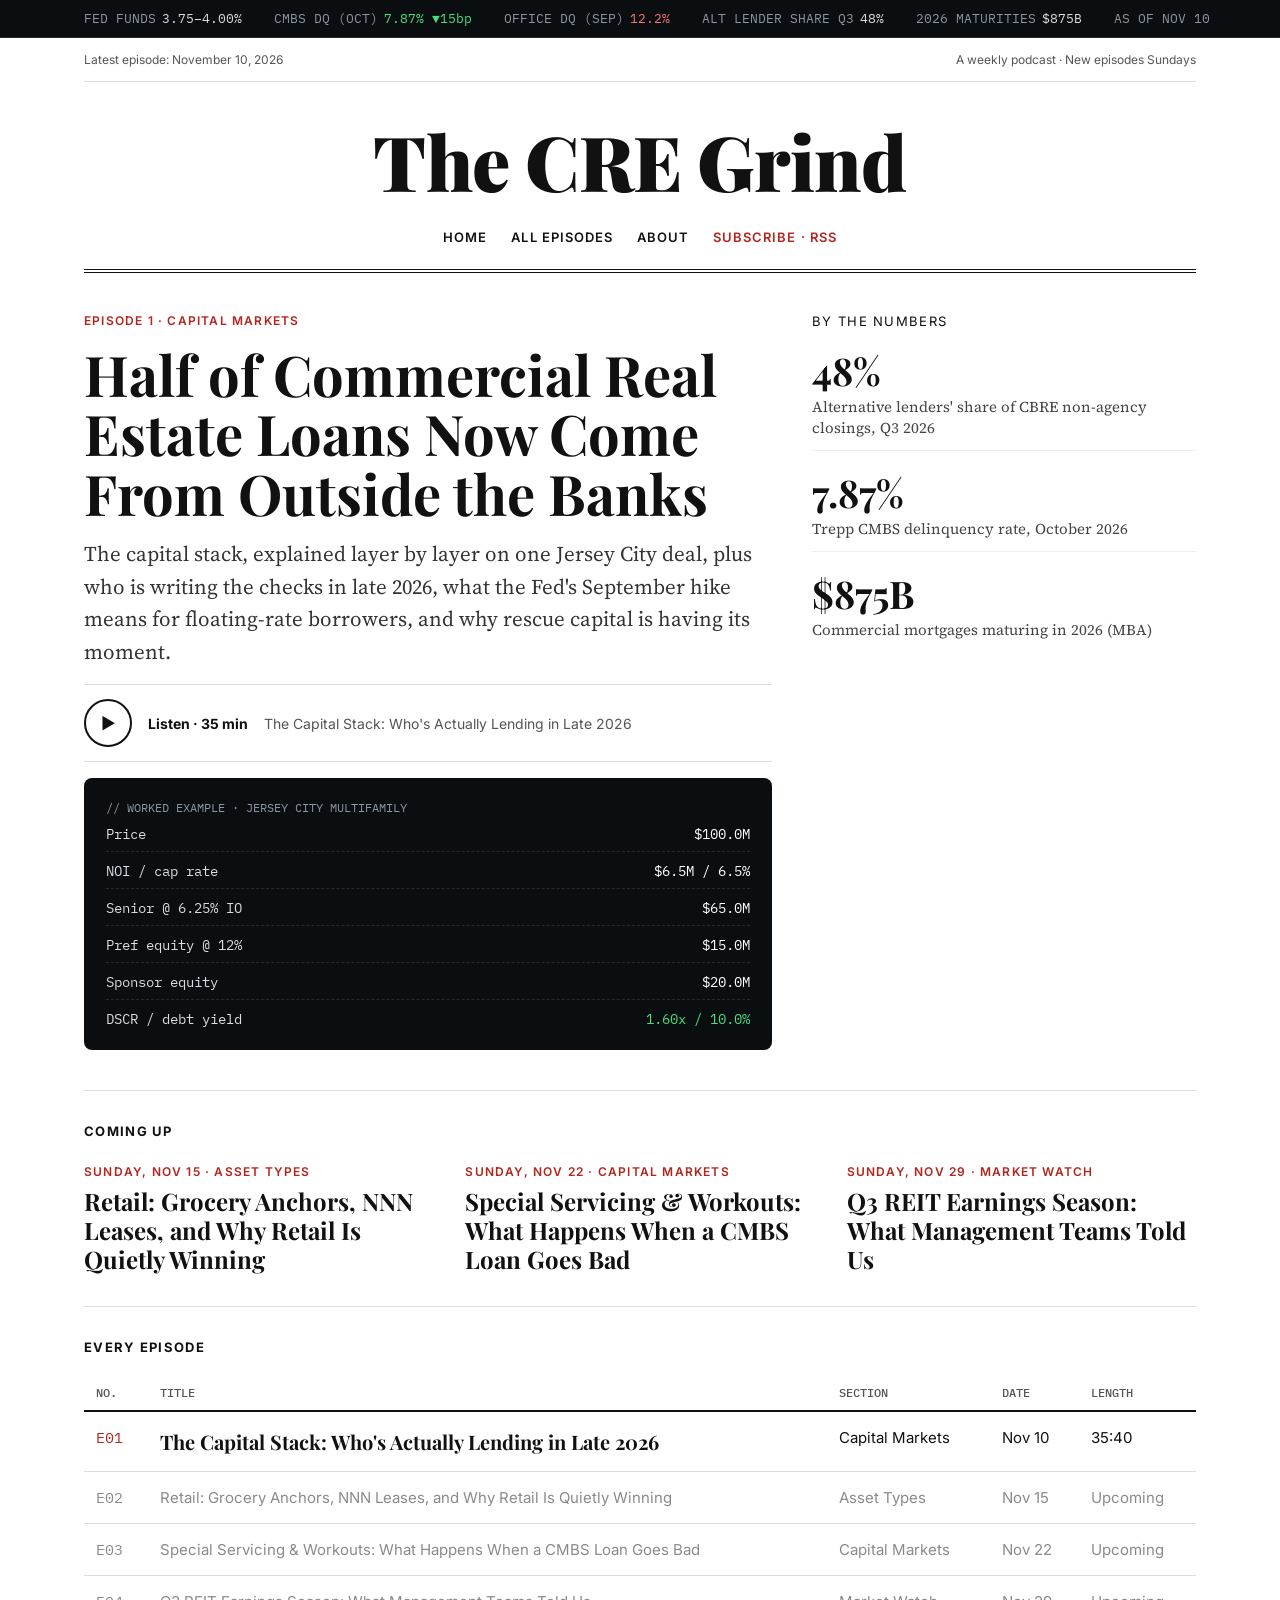
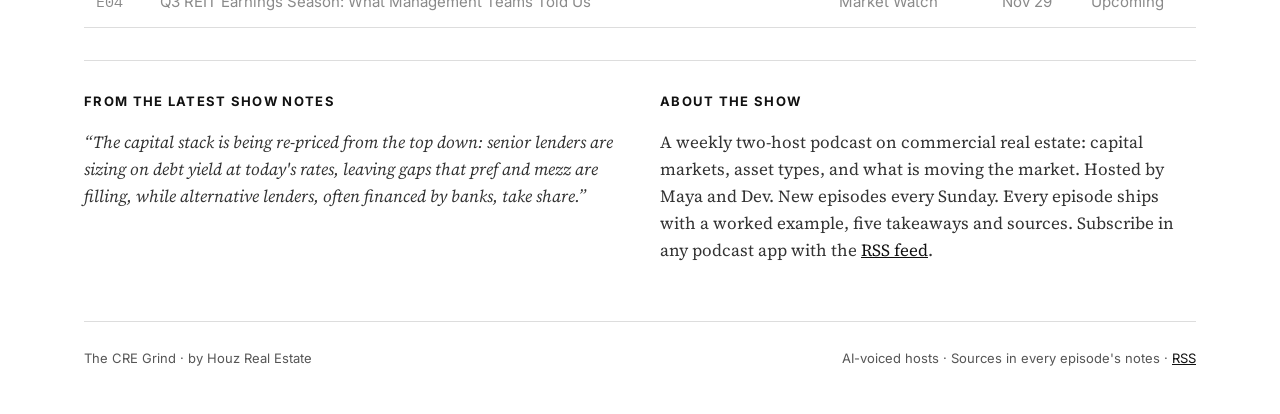
==== docs/index.html @ c0dbd9f8 "Launch The CRE Grind site with Episode 1 Co-Authored-By: Claude Opus 5.5 <noreply@anthropic.com> Cla" ====
<!doctype html>
<html lang="en">
<head>
<meta charset="utf-8">
<meta name="viewport" content="width=device-width, initial-scale=1">
<title>The CRE Grind — One commercial real estate topic per episode, deep enough to talk about in an interview.</title>
<meta name="description" content="A weekly two-host podcast on commercial real estate: capital markets, asset types, and what is moving the market. Hosted by Maya and Dev. New episodes every Sunday.">
<link rel="alternate" type="application/rss+xml" title="The CRE Grind" href="feed.xml">
<link rel="icon" href="assets/cover.png">
<link rel="preconnect" href="https://fonts.googleapis.com"><link rel="stylesheet" href="https://fonts.googleapis.com/css2?family=Playfair+Display:wght@700;900&amp;family=Source+Serif+4:ital,wght@0,400;0,600;1,400&amp;family=Inter:wght@500;600&amp;family=IBM+Plex+Mono:wght@400;500&amp;display=swap">
<link rel="stylesheet" href="assets/style.css">
</head>
<body>
<div class="ticker" aria-label="Market snapshot"><div class="ticker-row"><span><span class="lbl">FED FUNDS</span><span class="neutral">3.75–4.00%</span></span><span><span class="lbl">CMBS DQ (OCT)</span><span class="good">7.87% ▼15bp</span></span><span><span class="lbl">OFFICE DQ (SEP)</span><span class="bad">12.2%</span></span><span><span class="lbl">ALT LENDER SHARE Q3</span><span class="neutral">48%</span></span><span><span class="lbl">2026 MATURITIES</span><span class="neutral">$875B</span></span><span class="asof">AS OF NOV 10</span></div></div>
<div class="wrap">
<div class="dateline"><span>Latest episode: November 10, 2026</span><span>A weekly podcast · New episodes Sundays</span></div>
<header class="masthead">
<a class="name" href="index.html">The CRE Grind</a>
<nav class="nav" aria-label="Main"><a href="index.html">Home</a><a href="episodes/index.html">All episodes</a><a href="index.html#about">About</a><a class="sub" href="feed.xml">Subscribe · RSS</a></nav>
</header>
<section class="lead">
<article>
<div class="kicker">Episode 1 · Capital Markets</div>
<h1 class="headline"><a href="episodes/e01-capital-stack/index.html" style="text-decoration:none">Half of Commercial Real Estate Loans Now Come From Outside the Banks</a></h1>
<p class="dek">The capital stack, explained layer by layer on one Jersey City deal, plus who is writing the checks in late 2026, what the Fed&#x27;s September hike means for floating-rate borrowers, and why rescue capital is having its moment.</p>
<div class="listen"><a class="btn-round" href="episodes/e01-capital-stack/index.html" aria-label="Listen to episode 1">▶</a><strong>Listen · 35 min</strong><span class="meta">The Capital Stack: Who&#x27;s Actually Lending in Late 2026</span></div>
<div class="panel"><div class="ptitle">// Worked example · Jersey City multifamily</div><div class="prow"><span>Price</span><span>$100.0M</span></div><div class="prow"><span>NOI / cap rate</span><span>$6.5M / 6.5%</span></div><div class="prow"><span>Senior @ 6.25% IO</span><span>$65.0M</span></div><div class="prow"><span>Pref equity @ 12%</span><span>$15.0M</span></div><div class="prow"><span>Sponsor equity</span><span>$20.0M</span></div><div class="prow"><span>DSCR / debt yield</span><span>1.60x / 10.0%</span></div></div>
</article>
<aside><div class="section-label" style="margin:0">By the numbers</div><div class="stat"><div class="big">48%</div><div class="cap">Alternative lenders&#x27; share of CBRE non-agency closings, Q3 2026</div></div><div class="stat"><div class="big">7.87%</div><div class="cap">Trepp CMBS delinquency rate, October 2026</div></div><div class="stat"><div class="big">$875B</div><div class="cap">Commercial mortgages maturing in 2026 (MBA)</div></div></aside>
</section>
<section class="upcoming"><h2 class="section-label">Coming up</h2><div class="cols"><div><span class="kicker">Sunday, Nov 15 · Asset Types</span><h3>Retail: Grocery Anchors, NNN Leases, and Why Retail Is Quietly Winning</h3></div><div><span class="kicker">Sunday, Nov 22 · Capital Markets</span><h3>Special Servicing &amp; Workouts: What Happens When a CMBS Loan Goes Bad</h3></div><div><span class="kicker">Sunday, Nov 29 · Market Watch</span><h3>Q3 REIT Earnings Season: What Management Teams Told Us</h3></div></div></section>
<section class="archive"><h2 class="section-label">Every episode</h2><div class="table-scroll"><table class="ep-table"><thead><tr><th>NO.</th><th>TITLE</th><th>SECTION</th><th>DATE</th><th>LENGTH</th></tr></thead><tbody><tr><td class="num">E01</td><td><a href="episodes/e01-capital-stack/index.html">The Capital Stack: Who&#x27;s Actually Lending in Late 2026</a></td><td>Capital Markets</td><td>Nov 10</td><td>35:40</td></tr><tr class="soon"><td class="num">E02</td><td>Retail: Grocery Anchors, NNN Leases, and Why Retail Is Quietly Winning</td><td>Asset Types</td><td>Nov 15</td><td>Upcoming</td></tr><tr class="soon"><td class="num">E03</td><td>Special Servicing &amp; Workouts: What Happens When a CMBS Loan Goes Bad</td><td>Capital Markets</td><td>Nov 22</td><td>Upcoming</td></tr><tr class="soon"><td class="num">E04</td><td>Q3 REIT Earnings Season: What Management Teams Told Us</td><td>Market Watch</td><td>Nov 29</td><td>Upcoming</td></tr></tbody></table></div></section>
<section class="about" id="about">
<div><h2 class="section-label">From the latest show notes</h2><p class="quote">“The capital stack is being re-priced from the top down: senior lenders are sizing on debt yield at today&#x27;s rates, leaving gaps that pref and mezz are filling, while alternative lenders, often financed by banks, take share.”</p></div>
<div><h2 class="section-label">About the show</h2><p>A weekly two-host podcast on commercial real estate: capital markets, asset types, and what is moving the market. Hosted by Maya and Dev. New episodes every Sunday. Every episode ships with a worked example, five takeaways and sources. Subscribe in any podcast app with the <a href="feed.xml">RSS feed</a>.</p></div>
</section>
<footer><span>The CRE Grind · by Houz Real Estate</span><span>AI-voiced hosts · Sources in every episode's notes · <a href="feed.xml">RSS</a></span></footer>
</div>
</body>
</html>
---- docs/assets/style.css ----
/* The CRE Grind — Broadsheet layout + Terminal data accents */
:root{
  --ink:#111111; --muted:#555555; --rule:#dddddd; --paper:#ffffff; --accent:#b3261e;
  --term-bg:#0b0e11; --term-panel:#11161c; --term-line:#222a33; --term-text:#d7dde4;
  --term-dim:#8a96a3; --amber:#ffb000; --up:#4ade80; --down:#f87171;
  --serif-display:'Playfair Display',Georgia,serif; --serif:'Source Serif 4',Georgia,serif;
  --sans:'Inter',system-ui,sans-serif; --mono:'IBM Plex Mono',ui-monospace,monospace;
}
*{box-sizing:border-box}
body{margin:0;background:var(--paper);color:var(--ink);font-family:var(--serif);-webkit-font-smoothing:antialiased}
a{color:var(--ink)} a:hover{color:var(--accent)}
.wrap{max-width:1160px;margin:0 auto;padding:0 24px}

/* Terminal ticker */
.ticker{background:var(--term-bg);border-bottom:1px solid var(--term-line);overflow-x:auto}
.ticker-row{display:flex;gap:32px;padding:10px 24px;font-family:var(--mono);font-size:13px;color:var(--term-text);white-space:nowrap;max-width:1160px;margin:0 auto}
.ticker .lbl{color:var(--term-dim);margin-right:6px}
.ticker .good{color:var(--up)} .ticker .bad{color:var(--down)}
.ticker .asof{color:var(--term-dim)}

/* Masthead */
.dateline{display:flex;flex-wrap:wrap;justify-content:space-between;gap:12px;padding:14px 0;font-family:var(--sans);font-size:12px;color:var(--muted);border-bottom:1px solid var(--rule)}
.masthead{text-align:center;padding:28px 0 18px;border-bottom:4px double var(--ink)}
.masthead .name{font-family:var(--serif-display);font-weight:900;font-size:clamp(44px,8vw,76px);text-decoration:none;letter-spacing:-.01em}
.masthead.small{padding:18px 0 12px}
.masthead.small .name{font-size:clamp(32px,5vw,44px)}
.nav{display:flex;flex-wrap:wrap;justify-content:center;gap:24px;margin-top:12px;font-family:var(--sans);font-size:13px;font-weight:600;text-transform:uppercase;letter-spacing:.08em}
.nav a{text-decoration:none;padding:6px 0}
.nav .sub{color:var(--accent)}

/* Kicker / headings */
.kicker{font-family:var(--sans);font-size:12px;font-weight:600;color:var(--accent);text-transform:uppercase;letter-spacing:.1em}
.section-label{margin:0 0 20px;font-family:var(--sans);font-size:13px;text-transform:uppercase;letter-spacing:.1em}
h1.headline{margin:0;font-family:var(--serif-display);font-size:clamp(34px,5vw,56px);line-height:1.06;font-weight:700}
.dek{margin:0;font-size:21px;line-height:1.55;color:#333}

/* Lead story */
.lead{display:flex;flex-wrap:wrap;gap:40px;padding:40px 0;border-bottom:1px solid var(--rule)}
.lead article{flex:2 1 520px;display:flex;flex-direction:column;gap:16px;min-width:0}
.lead aside{flex:1 1 300px;display:flex;flex-direction:column;gap:16px;min-width:0}
.listen{display:flex;flex-wrap:wrap;align-items:center;gap:16px;padding:14px 0;border-top:1px solid var(--rule);border-bottom:1px solid var(--rule);font-family:var(--sans)}
.btn-round{width:48px;height:48px;border-radius:50%;border:2px solid var(--ink);background:#fff;display:inline-flex;align-items:center;justify-content:center;text-decoration:none;font-size:16px}
.btn-round:hover{background:var(--ink);color:#fff}
.listen .meta{font-size:14px;color:var(--muted)}
.listen strong{font-size:14px}

/* Terminal data panel */
.panel{background:var(--term-bg);color:var(--term-text);border-radius:8px;padding:22px;font-family:var(--mono);font-size:14px;display:flex;flex-direction:column;gap:10px}
.panel .ptitle{color:var(--term-dim);font-size:12px;text-transform:uppercase}
.panel .prow{display:flex;justify-content:space-between;gap:12px;border-bottom:1px dashed var(--term-line);padding-bottom:8px}
.panel .prow:last-child{border-bottom:none;padding-bottom:0}
.panel .prow span:last-child{color:#fff}
.panel .prow:last-child span:last-child{color:var(--up)}

/* By the numbers */
.stat{border-bottom:1px solid #eee;padding-bottom:12px}
.stat:last-child{border-bottom:none}
.stat .big{font-family:var(--serif-display);font-size:38px;font-weight:700}
.stat .cap{font-size:15px;color:#444;line-height:1.4}

/* Coming up */
.upcoming{padding:32px 0;border-bottom:1px solid var(--rule)}
.cols{display:grid;grid-template-columns:repeat(auto-fit,minmax(250px,1fr));gap:32px}
.cols h3{margin:6px 0 0;font-family:var(--serif-display);font-size:24px;line-height:1.2}

/* Archive table */
.archive{padding:32px 0;border-bottom:1px solid var(--rule)}
.table-scroll{overflow-x:auto}
.ep-table{width:100%;min-width:620px;border-collapse:collapse;font-family:var(--sans);font-size:15px}
.ep-table th{text-align:left;font-family:var(--mono);font-size:12px;font-weight:500;color:var(--muted);padding:10px 12px;border-bottom:2px solid var(--ink)}
.ep-table td{padding:16px 12px;border-bottom:1px solid var(--rule);vertical-align:top}
.ep-table td.num{font-family:var(--mono);color:var(--accent);width:64px}
.ep-table td a{font-family:var(--serif-display);font-size:20px;font-weight:700;text-decoration:none}
.ep-table .soon td{color:#8a8a8a}

/* About */
.about{display:grid;grid-template-columns:repeat(auto-fit,minmax(280px,1fr));gap:40px;padding:32px 0 56px}
.about p{margin:0;font-size:17px;line-height:1.6;color:#333}
.quote{font-size:19px;line-height:1.6;font-style:italic}

/* Episode page */
.ep-head{padding:36px 0 24px;display:flex;flex-direction:column;gap:14px;max-width:820px}
.player{background:var(--term-bg);color:var(--term-text);border-radius:10px;padding:18px 20px;display:flex;flex-direction:column;gap:12px;font-family:var(--mono);font-size:13px}
.player audio{width:100%}
.player .controls{display:flex;flex-wrap:wrap;gap:8px;align-items:center}
.player button{font-family:var(--mono);font-size:13px;min-height:40px;padding:0 14px;border-radius:6px;border:1px solid var(--term-line);background:var(--term-panel);color:var(--term-text);cursor:pointer}
.player button[aria-pressed="true"]{background:var(--amber);color:#0b0e11;border-color:var(--amber)}
.player .dl{color:var(--amber);margin-left:auto}
.ep-body{display:flex;flex-wrap:wrap;gap:48px;padding:32px 0 56px;border-top:1px solid var(--rule);margin-top:28px}
.ep-body .notes{flex:999 1 560px;min-width:0;font-size:18px;line-height:1.7}
.ep-body .side{flex:1 1 300px;display:flex;flex-direction:column;gap:24px}
.notes h2{font-family:var(--serif-display);font-size:30px;margin:8px 0 12px}
.notes h2:not(:first-child){margin-top:40px}
.notes li{margin-bottom:10px}
.notes a{color:var(--accent)}
.pager{display:flex;justify-content:space-between;gap:16px;flex-wrap:wrap;padding:24px 0 48px;border-top:1px solid var(--rule);font-family:var(--sans);font-size:14px}

footer{border-top:1px solid var(--rule);padding:28px 0 48px;font-family:var(--sans);font-size:13px;color:var(--muted);display:flex;flex-wrap:wrap;justify-content:space-between;gap:12px}
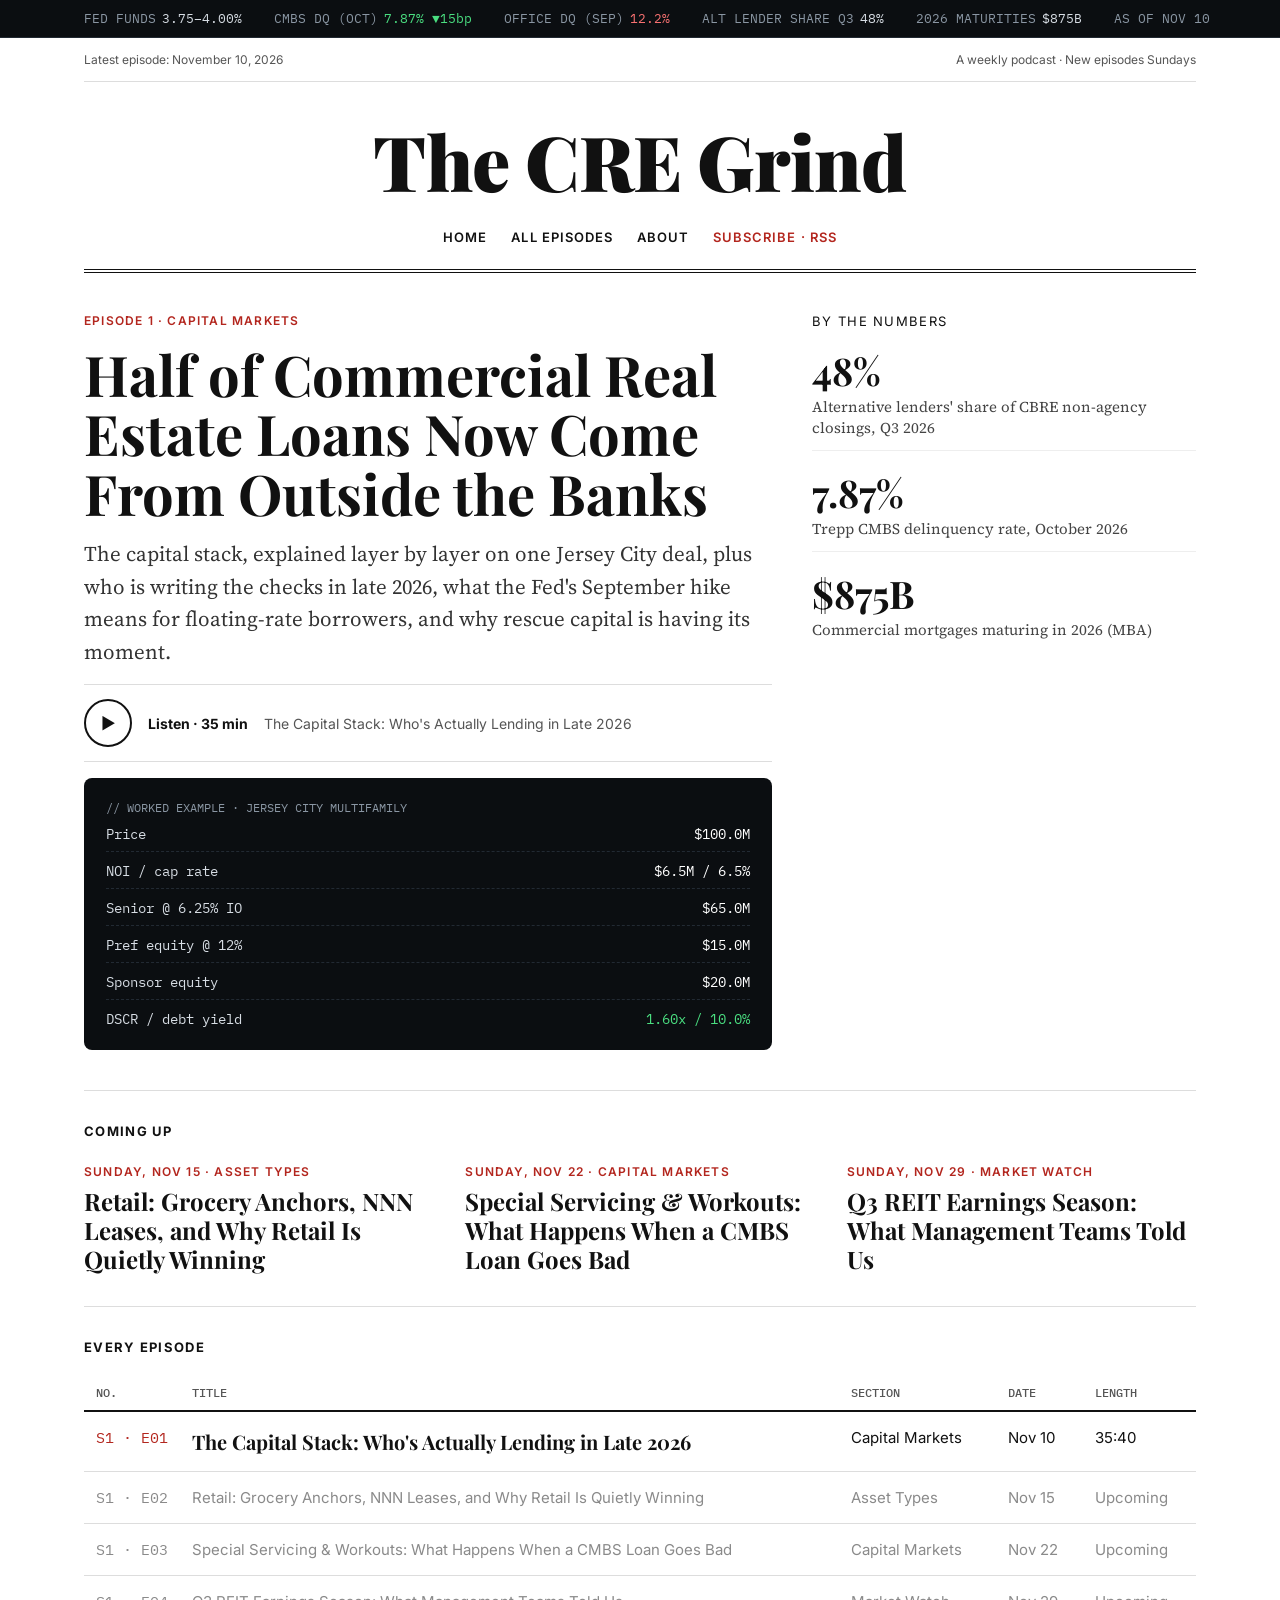
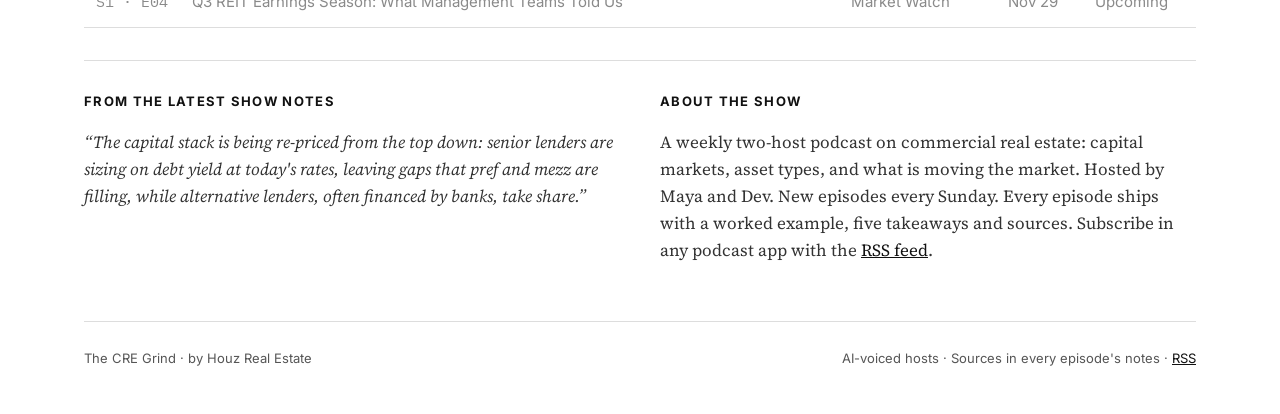
==== commit 6596505b: "Organize episodes into seasons with per-season audio location Co-Authored-By: Claude Opus 5.5 <norep" ====
--- a/docs/index.html
+++ b/docs/index.html
@@ -29,7 +29,7 @@
 <aside><div class="section-label" style="margin:0">By the numbers</div><div class="stat"><div class="big">48%</div><div class="cap">Alternative lenders&#x27; share of CBRE non-agency closings, Q3 2026</div></div><div class="stat"><div class="big">7.87%</div><div class="cap">Trepp CMBS delinquency rate, October 2026</div></div><div class="stat"><div class="big">$875B</div><div class="cap">Commercial mortgages maturing in 2026 (MBA)</div></div></aside>
 </section>
 <section class="upcoming"><h2 class="section-label">Coming up</h2><div class="cols"><div><span class="kicker">Sunday, Nov 15 · Asset Types</span><h3>Retail: Grocery Anchors, NNN Leases, and Why Retail Is Quietly Winning</h3></div><div><span class="kicker">Sunday, Nov 22 · Capital Markets</span><h3>Special Servicing &amp; Workouts: What Happens When a CMBS Loan Goes Bad</h3></div><div><span class="kicker">Sunday, Nov 29 · Market Watch</span><h3>Q3 REIT Earnings Season: What Management Teams Told Us</h3></div></div></section>
-<section class="archive"><h2 class="section-label">Every episode</h2><div class="table-scroll"><table class="ep-table"><thead><tr><th>NO.</th><th>TITLE</th><th>SECTION</th><th>DATE</th><th>LENGTH</th></tr></thead><tbody><tr><td class="num">E01</td><td><a href="episodes/e01-capital-stack/index.html">The Capital Stack: Who&#x27;s Actually Lending in Late 2026</a></td><td>Capital Markets</td><td>Nov 10</td><td>35:40</td></tr><tr class="soon"><td class="num">E02</td><td>Retail: Grocery Anchors, NNN Leases, and Why Retail Is Quietly Winning</td><td>Asset Types</td><td>Nov 15</td><td>Upcoming</td></tr><tr class="soon"><td class="num">E03</td><td>Special Servicing &amp; Workouts: What Happens When a CMBS Loan Goes Bad</td><td>Capital Markets</td><td>Nov 22</td><td>Upcoming</td></tr><tr class="soon"><td class="num">E04</td><td>Q3 REIT Earnings Season: What Management Teams Told Us</td><td>Market Watch</td><td>Nov 29</td><td>Upcoming</td></tr></tbody></table></div></section>
+<section class="archive"><h2 class="section-label">Every episode</h2><div class="table-scroll"><table class="ep-table"><thead><tr><th>NO.</th><th>TITLE</th><th>SECTION</th><th>DATE</th><th>LENGTH</th></tr></thead><tbody><tr><td class="num">S1 · E01</td><td><a href="episodes/e01-capital-stack/index.html">The Capital Stack: Who&#x27;s Actually Lending in Late 2026</a></td><td>Capital Markets</td><td>Nov 10</td><td>35:40</td></tr><tr class="soon"><td class="num">S1 · E02</td><td>Retail: Grocery Anchors, NNN Leases, and Why Retail Is Quietly Winning</td><td>Asset Types</td><td>Nov 15</td><td>Upcoming</td></tr><tr class="soon"><td class="num">S1 · E03</td><td>Special Servicing &amp; Workouts: What Happens When a CMBS Loan Goes Bad</td><td>Capital Markets</td><td>Nov 22</td><td>Upcoming</td></tr><tr class="soon"><td class="num">S1 · E04</td><td>Q3 REIT Earnings Season: What Management Teams Told Us</td><td>Market Watch</td><td>Nov 29</td><td>Upcoming</td></tr></tbody></table></div></section>
 <section class="about" id="about">
 <div><h2 class="section-label">From the latest show notes</h2><p class="quote">“The capital stack is being re-priced from the top down: senior lenders are sizing on debt yield at today&#x27;s rates, leaving gaps that pref and mezz are filling, while alternative lenders, often financed by banks, take share.”</p></div>
 <div><h2 class="section-label">About the show</h2><p>A weekly two-host podcast on commercial real estate: capital markets, asset types, and what is moving the market. Hosted by Maya and Dev. New episodes every Sunday. Every episode ships with a worked example, five takeaways and sources. Subscribe in any podcast app with the <a href="feed.xml">RSS feed</a>.</p></div>
--- a/docs/assets/style.css
+++ b/docs/assets/style.css
@@ -69,7 +69,7 @@
 .ep-table{width:100%;min-width:620px;border-collapse:collapse;font-family:var(--sans);font-size:15px}
 .ep-table th{text-align:left;font-family:var(--mono);font-size:12px;font-weight:500;color:var(--muted);padding:10px 12px;border-bottom:2px solid var(--ink)}
 .ep-table td{padding:16px 12px;border-bottom:1px solid var(--rule);vertical-align:top}
-.ep-table td.num{font-family:var(--mono);color:var(--accent);width:64px}
+.ep-table td.num{font-family:var(--mono);color:var(--accent);width:96px;white-space:nowrap}
 .ep-table td a{font-family:var(--serif-display);font-size:20px;font-weight:700;text-decoration:none}
 .ep-table .soon td{color:#8a8a8a}
 
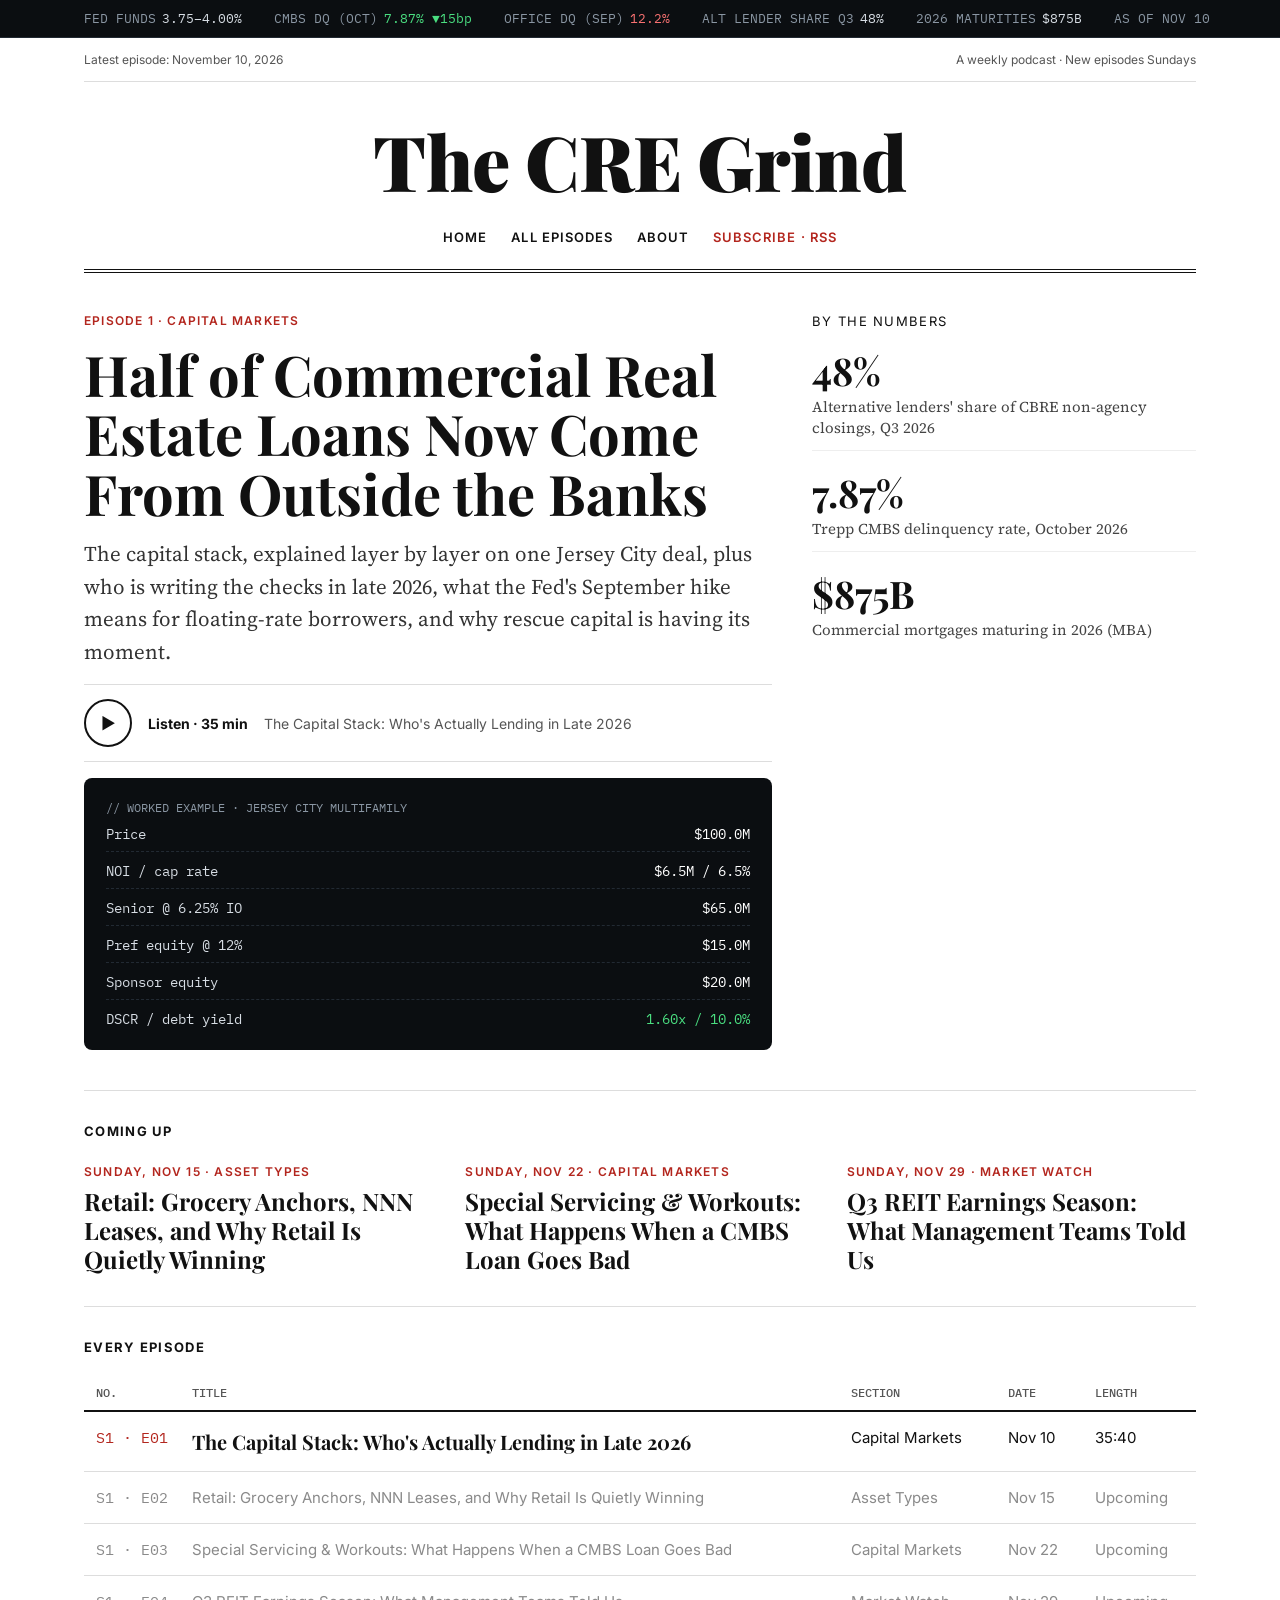
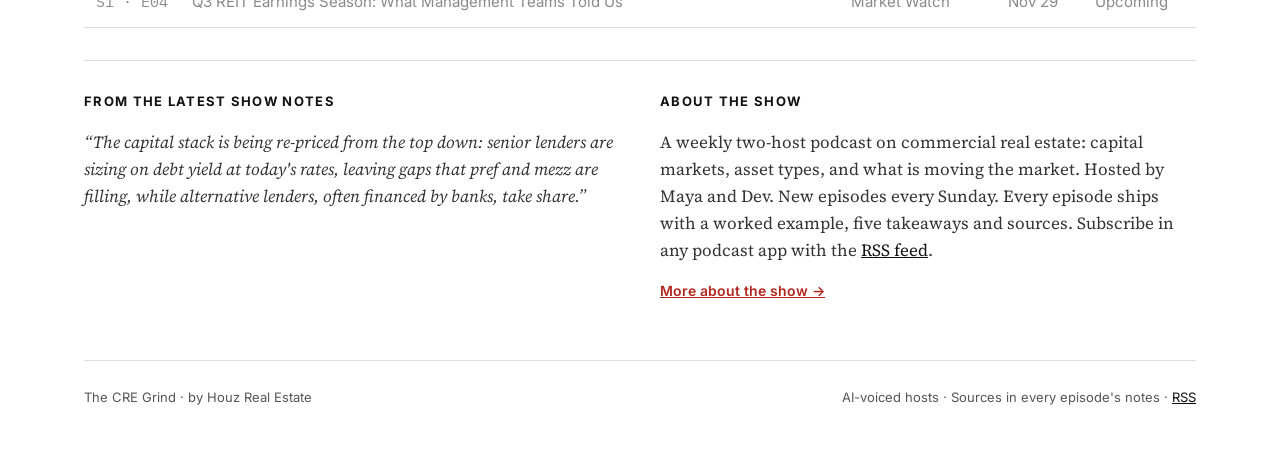
==== commit 87fb2e9c: "Add About page with show overview and Season 1 lineup Co-Authored-By: Claude Opus 5.5 <noreply@anthr" ====
--- a/docs/index.html
+++ b/docs/index.html
@@ -16,7 +16,7 @@
 <div class="dateline"><span>Latest episode: November 10, 2026</span><span>A weekly podcast · New episodes Sundays</span></div>
 <header class="masthead">
 <a class="name" href="index.html">The CRE Grind</a>
-<nav class="nav" aria-label="Main"><a href="index.html">Home</a><a href="episodes/index.html">All episodes</a><a href="index.html#about">About</a><a class="sub" href="feed.xml">Subscribe · RSS</a></nav>
+<nav class="nav" aria-label="Main"><a href="index.html">Home</a><a href="episodes/index.html">All episodes</a><a href="about/index.html">About</a><a class="sub" href="feed.xml">Subscribe · RSS</a></nav>
 </header>
 <section class="lead">
 <article>
@@ -32,7 +32,7 @@
 <section class="archive"><h2 class="section-label">Every episode</h2><div class="table-scroll"><table class="ep-table"><thead><tr><th>NO.</th><th>TITLE</th><th>SECTION</th><th>DATE</th><th>LENGTH</th></tr></thead><tbody><tr><td class="num">S1 · E01</td><td><a href="episodes/e01-capital-stack/index.html">The Capital Stack: Who&#x27;s Actually Lending in Late 2026</a></td><td>Capital Markets</td><td>Nov 10</td><td>35:40</td></tr><tr class="soon"><td class="num">S1 · E02</td><td>Retail: Grocery Anchors, NNN Leases, and Why Retail Is Quietly Winning</td><td>Asset Types</td><td>Nov 15</td><td>Upcoming</td></tr><tr class="soon"><td class="num">S1 · E03</td><td>Special Servicing &amp; Workouts: What Happens When a CMBS Loan Goes Bad</td><td>Capital Markets</td><td>Nov 22</td><td>Upcoming</td></tr><tr class="soon"><td class="num">S1 · E04</td><td>Q3 REIT Earnings Season: What Management Teams Told Us</td><td>Market Watch</td><td>Nov 29</td><td>Upcoming</td></tr></tbody></table></div></section>
 <section class="about" id="about">
 <div><h2 class="section-label">From the latest show notes</h2><p class="quote">“The capital stack is being re-priced from the top down: senior lenders are sizing on debt yield at today&#x27;s rates, leaving gaps that pref and mezz are filling, while alternative lenders, often financed by banks, take share.”</p></div>
-<div><h2 class="section-label">About the show</h2><p>A weekly two-host podcast on commercial real estate: capital markets, asset types, and what is moving the market. Hosted by Maya and Dev. New episodes every Sunday. Every episode ships with a worked example, five takeaways and sources. Subscribe in any podcast app with the <a href="feed.xml">RSS feed</a>.</p></div>
+<div><h2 class="section-label">About the show</h2><p>A weekly two-host podcast on commercial real estate: capital markets, asset types, and what is moving the market. Hosted by Maya and Dev. New episodes every Sunday. Every episode ships with a worked example, five takeaways and sources. Subscribe in any podcast app with the <a href="feed.xml">RSS feed</a>.</p><p style="margin-top:12px"><a href="about/index.html" style="font-family:var(--sans);font-size:14px;font-weight:600;color:var(--accent)">More about the show →</a></p></div>
 </section>
 <footer><span>The CRE Grind · by Houz Real Estate</span><span>AI-voiced hosts · Sources in every episode's notes · <a href="feed.xml">RSS</a></span></footer>
 </div>
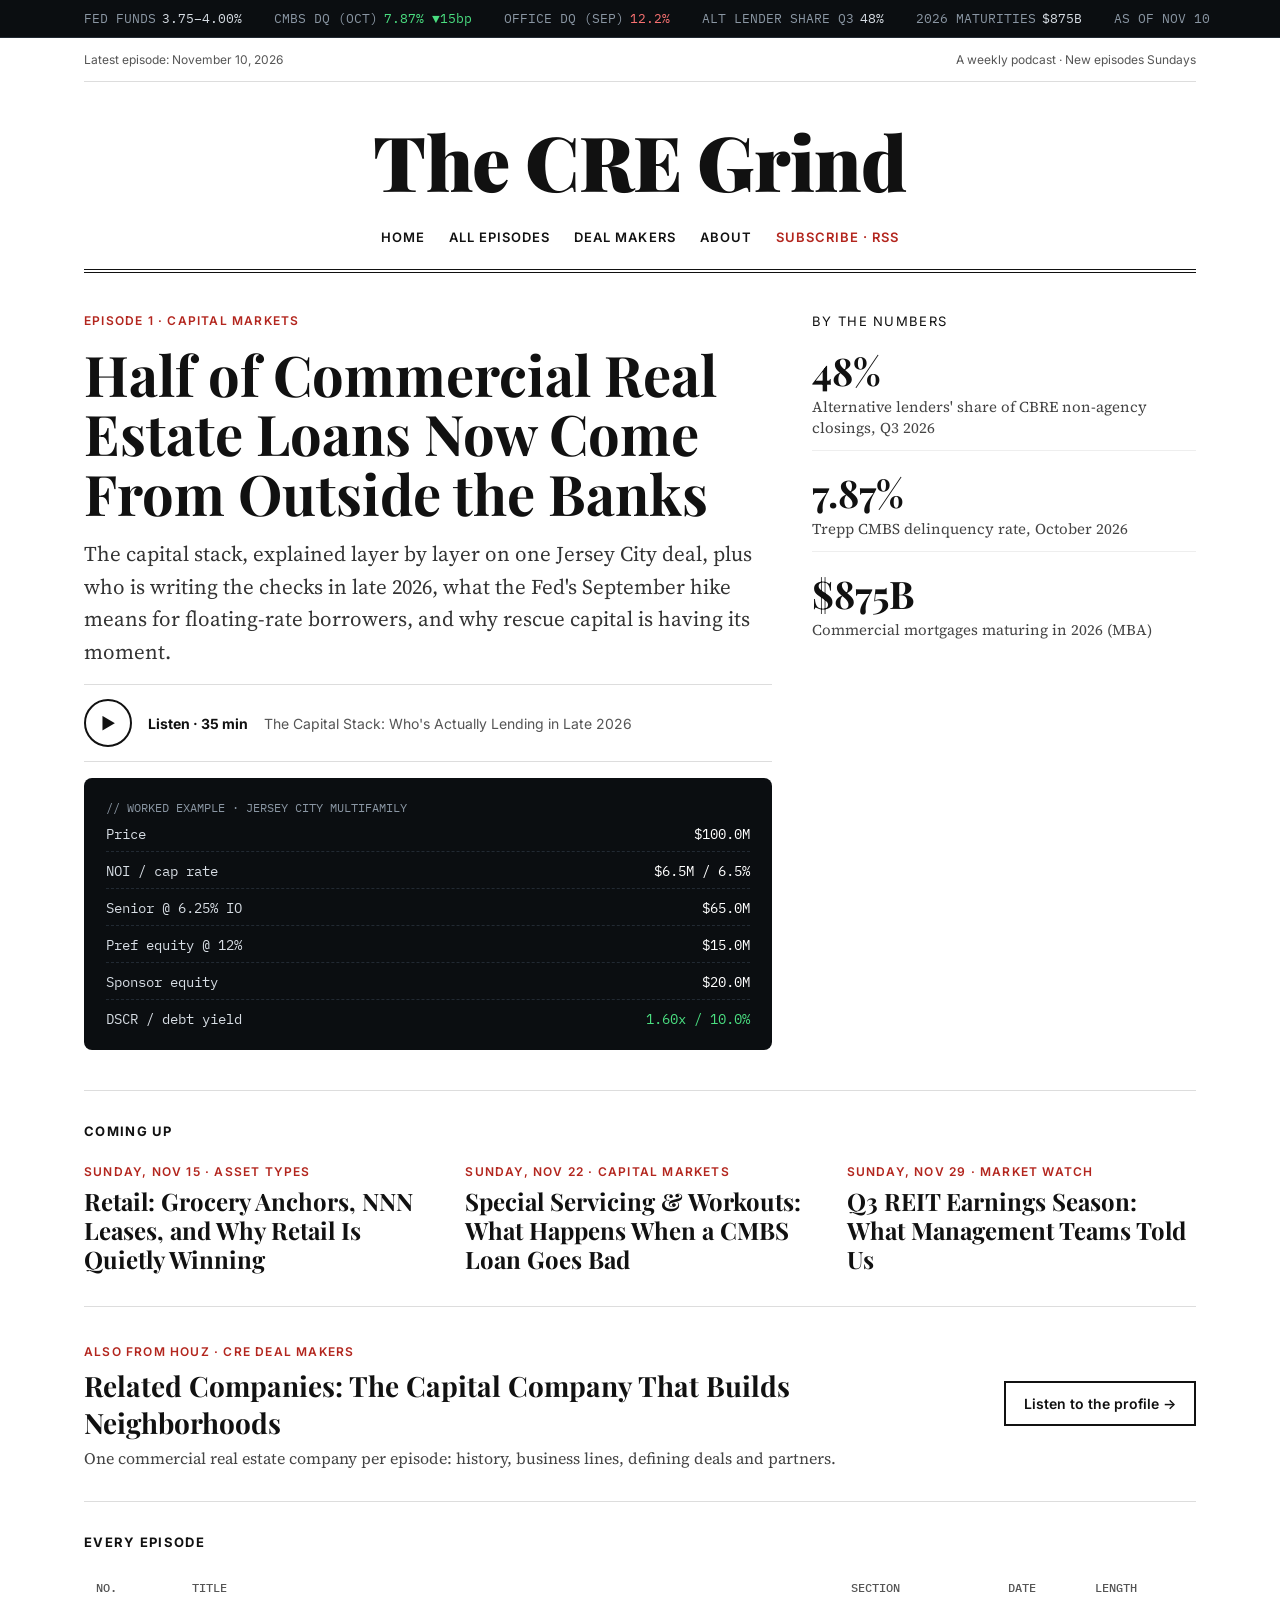
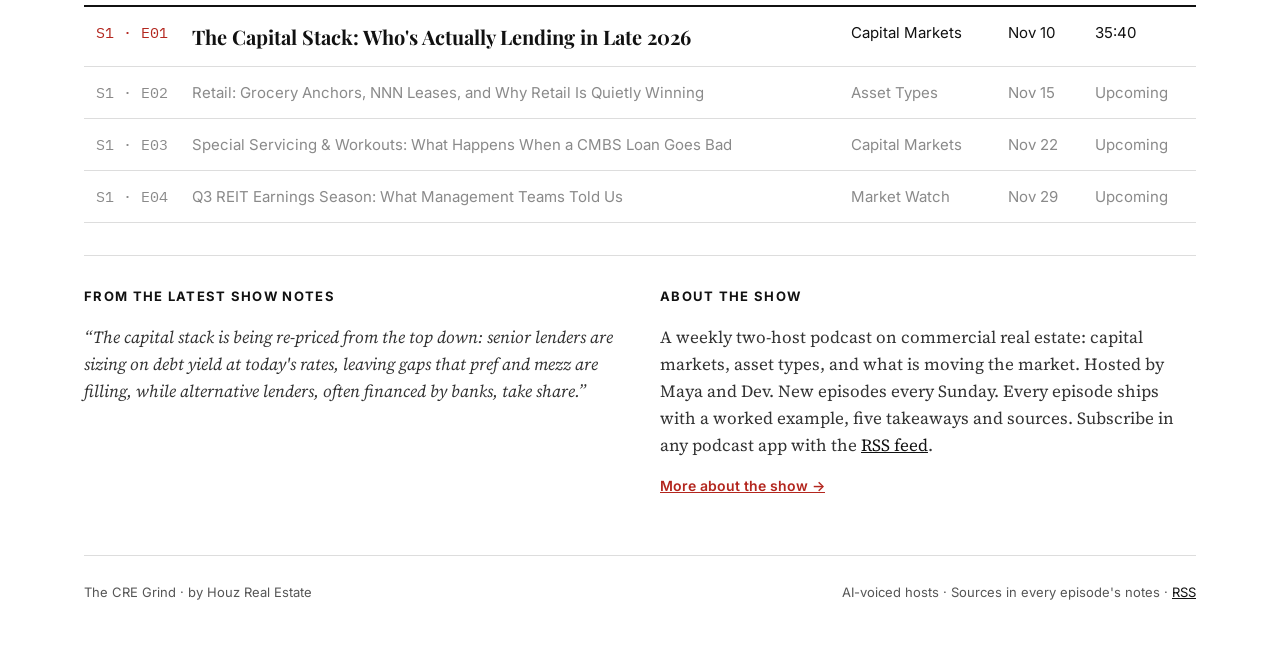
==== commit 200ecd12: "Launch CRE Deal Makers with Episode 1: Related Companies Co-Authored-By: Claude Opus 5.5 <noreply@an" ====
--- a/docs/index.html
+++ b/docs/index.html
@@ -16,7 +16,7 @@
 <div class="dateline"><span>Latest episode: November 10, 2026</span><span>A weekly podcast · New episodes Sundays</span></div>
 <header class="masthead">
 <a class="name" href="index.html">The CRE Grind</a>
-<nav class="nav" aria-label="Main"><a href="index.html">Home</a><a href="episodes/index.html">All episodes</a><a href="about/index.html">About</a><a class="sub" href="feed.xml">Subscribe · RSS</a></nav>
+<nav class="nav" aria-label="Main"><a href="index.html">Home</a><a href="episodes/index.html">All episodes</a><a href="deal-makers/index.html">Deal Makers</a><a href="about/index.html">About</a><a class="sub" href="feed.xml">Subscribe · RSS</a></nav>
 </header>
 <section class="lead">
 <article>
@@ -29,6 +29,9 @@
 <aside><div class="section-label" style="margin:0">By the numbers</div><div class="stat"><div class="big">48%</div><div class="cap">Alternative lenders&#x27; share of CBRE non-agency closings, Q3 2026</div></div><div class="stat"><div class="big">7.87%</div><div class="cap">Trepp CMBS delinquency rate, October 2026</div></div><div class="stat"><div class="big">$875B</div><div class="cap">Commercial mortgages maturing in 2026 (MBA)</div></div></aside>
 </section>
 <section class="upcoming"><h2 class="section-label">Coming up</h2><div class="cols"><div><span class="kicker">Sunday, Nov 15 · Asset Types</span><h3>Retail: Grocery Anchors, NNN Leases, and Why Retail Is Quietly Winning</h3></div><div><span class="kicker">Sunday, Nov 22 · Capital Markets</span><h3>Special Servicing &amp; Workouts: What Happens When a CMBS Loan Goes Bad</h3></div><div><span class="kicker">Sunday, Nov 29 · Market Watch</span><h3>Q3 REIT Earnings Season: What Management Teams Told Us</h3></div></div></section>
+<section class="upcoming" style="display:flex;flex-wrap:wrap;gap:24px;align-items:center;justify-content:space-between">
+<div style="flex:1 1 420px"><span class="kicker">Also from Houz · CRE Deal Makers</span><h3 style="margin:6px 0 6px;font-family:var(--serif-display);font-size:28px">Related Companies: The Capital Company That Builds Neighborhoods</h3><p style="margin:0;font-size:16px;color:#444">One commercial real estate company per episode: history, business lines, defining deals and partners.</p></div>
+<a href="deal-makers/episodes/dm01-related/index.html" style="font-family:var(--sans);font-weight:600;font-size:14px;text-decoration:none;border:2px solid var(--ink);padding:12px 18px">Listen to the profile →</a></section>
 <section class="archive"><h2 class="section-label">Every episode</h2><div class="table-scroll"><table class="ep-table"><thead><tr><th>NO.</th><th>TITLE</th><th>SECTION</th><th>DATE</th><th>LENGTH</th></tr></thead><tbody><tr><td class="num">S1 · E01</td><td><a href="episodes/e01-capital-stack/index.html">The Capital Stack: Who&#x27;s Actually Lending in Late 2026</a></td><td>Capital Markets</td><td>Nov 10</td><td>35:40</td></tr><tr class="soon"><td class="num">S1 · E02</td><td>Retail: Grocery Anchors, NNN Leases, and Why Retail Is Quietly Winning</td><td>Asset Types</td><td>Nov 15</td><td>Upcoming</td></tr><tr class="soon"><td class="num">S1 · E03</td><td>Special Servicing &amp; Workouts: What Happens When a CMBS Loan Goes Bad</td><td>Capital Markets</td><td>Nov 22</td><td>Upcoming</td></tr><tr class="soon"><td class="num">S1 · E04</td><td>Q3 REIT Earnings Season: What Management Teams Told Us</td><td>Market Watch</td><td>Nov 29</td><td>Upcoming</td></tr></tbody></table></div></section>
 <section class="about" id="about">
 <div><h2 class="section-label">From the latest show notes</h2><p class="quote">“The capital stack is being re-priced from the top down: senior lenders are sizing on debt yield at today&#x27;s rates, leaving gaps that pref and mezz are filling, while alternative lenders, often financed by banks, take share.”</p></div>
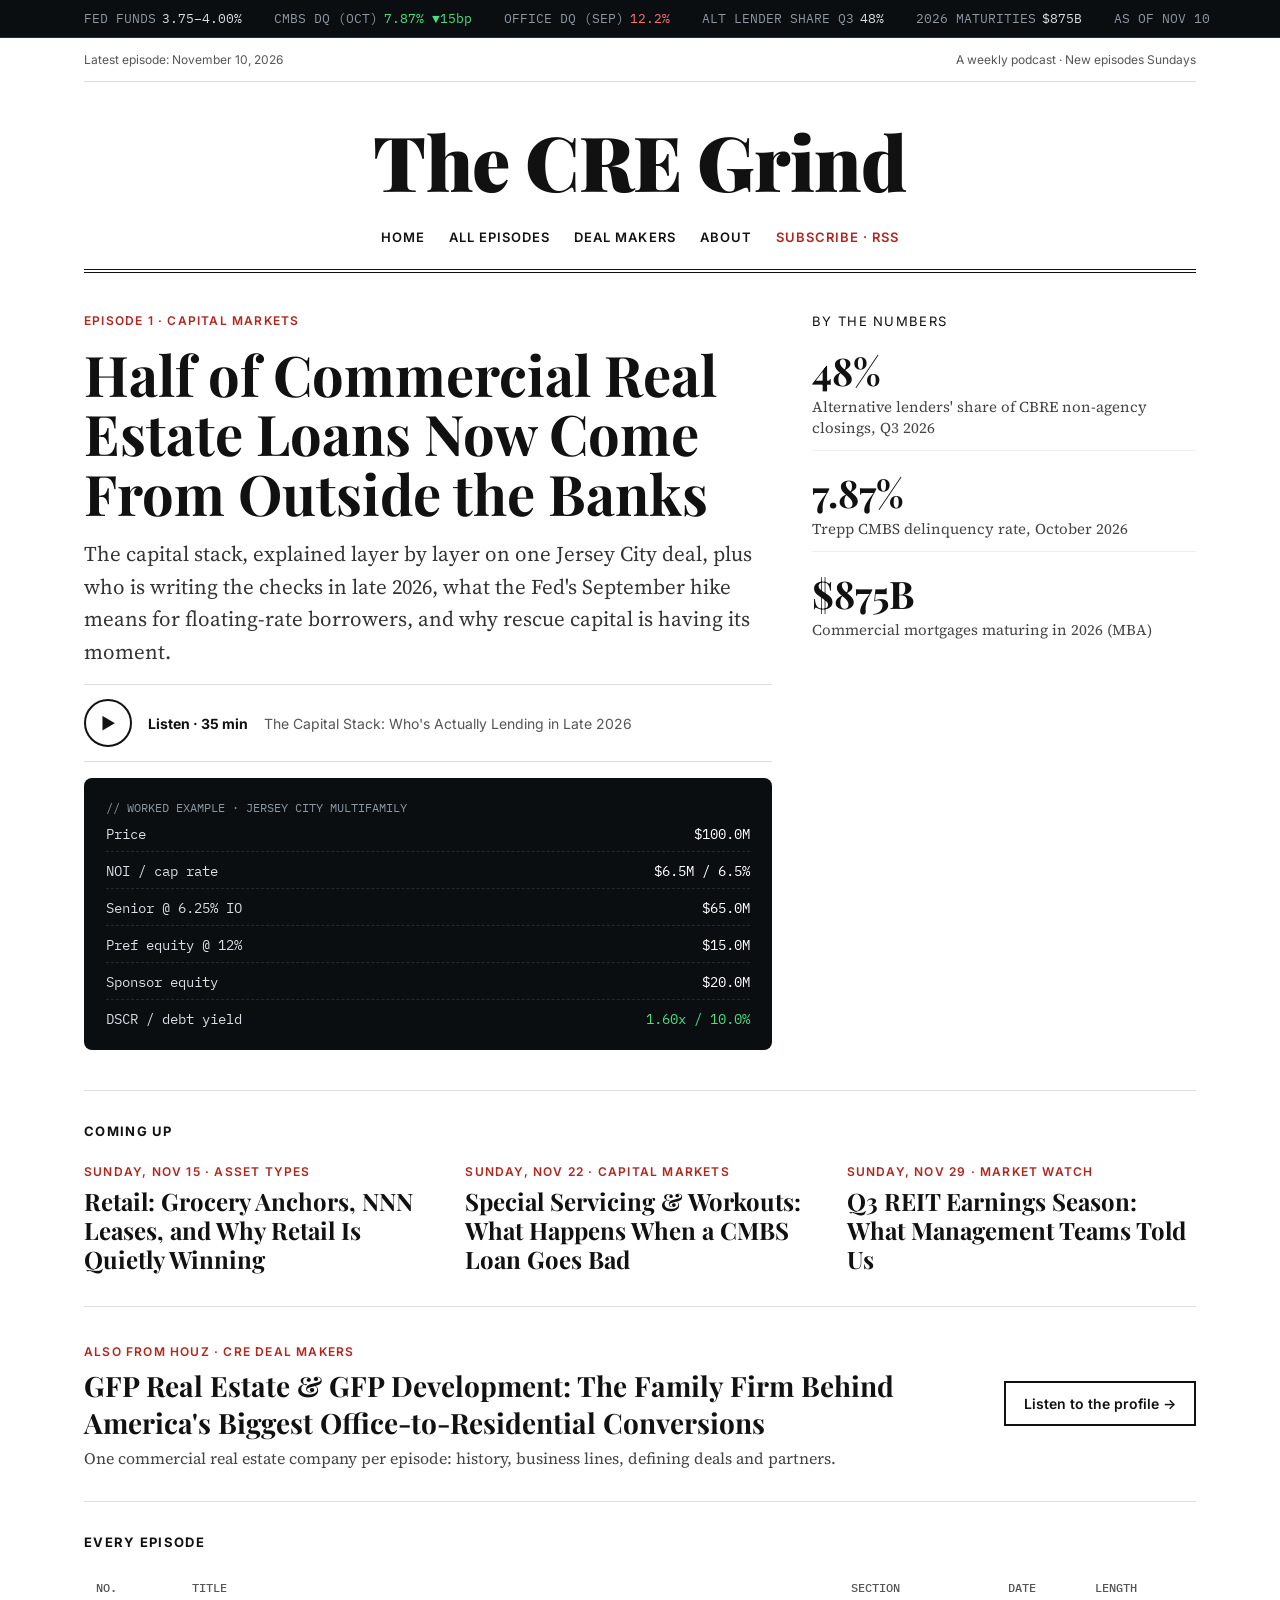
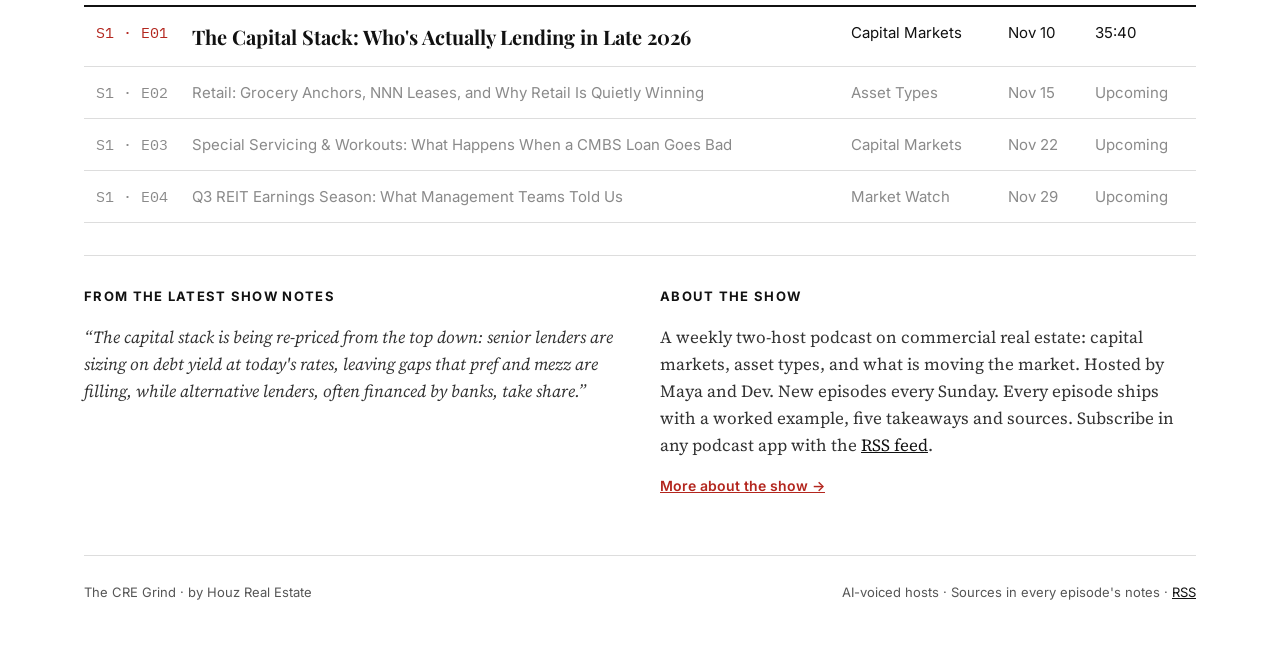
==== commit 23e594cd: "CRE Deal Makers E02: GFP Real Estate; pronunciation fixes Co-Authored-By: Claude Opus 5.5 <noreply@a" ====
--- a/docs/index.html
+++ b/docs/index.html
@@ -30,8 +30,8 @@
 </section>
 <section class="upcoming"><h2 class="section-label">Coming up</h2><div class="cols"><div><span class="kicker">Sunday, Nov 15 · Asset Types</span><h3>Retail: Grocery Anchors, NNN Leases, and Why Retail Is Quietly Winning</h3></div><div><span class="kicker">Sunday, Nov 22 · Capital Markets</span><h3>Special Servicing &amp; Workouts: What Happens When a CMBS Loan Goes Bad</h3></div><div><span class="kicker">Sunday, Nov 29 · Market Watch</span><h3>Q3 REIT Earnings Season: What Management Teams Told Us</h3></div></div></section>
 <section class="upcoming" style="display:flex;flex-wrap:wrap;gap:24px;align-items:center;justify-content:space-between">
-<div style="flex:1 1 420px"><span class="kicker">Also from Houz · CRE Deal Makers</span><h3 style="margin:6px 0 6px;font-family:var(--serif-display);font-size:28px">Related Companies: The Capital Company That Builds Neighborhoods</h3><p style="margin:0;font-size:16px;color:#444">One commercial real estate company per episode: history, business lines, defining deals and partners.</p></div>
-<a href="deal-makers/episodes/dm01-related/index.html" style="font-family:var(--sans);font-weight:600;font-size:14px;text-decoration:none;border:2px solid var(--ink);padding:12px 18px">Listen to the profile →</a></section>
+<div style="flex:1 1 420px"><span class="kicker">Also from Houz · CRE Deal Makers</span><h3 style="margin:6px 0 6px;font-family:var(--serif-display);font-size:28px">GFP Real Estate &amp; GFP Development: The Family Firm Behind America&#x27;s Biggest Office-to-Residential Conversions</h3><p style="margin:0;font-size:16px;color:#444">One commercial real estate company per episode: history, business lines, defining deals and partners.</p></div>
+<a href="deal-makers/episodes/dm02-gfp/index.html" style="font-family:var(--sans);font-weight:600;font-size:14px;text-decoration:none;border:2px solid var(--ink);padding:12px 18px">Listen to the profile →</a></section>
 <section class="archive"><h2 class="section-label">Every episode</h2><div class="table-scroll"><table class="ep-table"><thead><tr><th>NO.</th><th>TITLE</th><th>SECTION</th><th>DATE</th><th>LENGTH</th></tr></thead><tbody><tr><td class="num">S1 · E01</td><td><a href="episodes/e01-capital-stack/index.html">The Capital Stack: Who&#x27;s Actually Lending in Late 2026</a></td><td>Capital Markets</td><td>Nov 10</td><td>35:40</td></tr><tr class="soon"><td class="num">S1 · E02</td><td>Retail: Grocery Anchors, NNN Leases, and Why Retail Is Quietly Winning</td><td>Asset Types</td><td>Nov 15</td><td>Upcoming</td></tr><tr class="soon"><td class="num">S1 · E03</td><td>Special Servicing &amp; Workouts: What Happens When a CMBS Loan Goes Bad</td><td>Capital Markets</td><td>Nov 22</td><td>Upcoming</td></tr><tr class="soon"><td class="num">S1 · E04</td><td>Q3 REIT Earnings Season: What Management Teams Told Us</td><td>Market Watch</td><td>Nov 29</td><td>Upcoming</td></tr></tbody></table></div></section>
 <section class="about" id="about">
 <div><h2 class="section-label">From the latest show notes</h2><p class="quote">“The capital stack is being re-priced from the top down: senior lenders are sizing on debt yield at today&#x27;s rates, leaving gaps that pref and mezz are filling, while alternative lenders, often financed by banks, take share.”</p></div>
